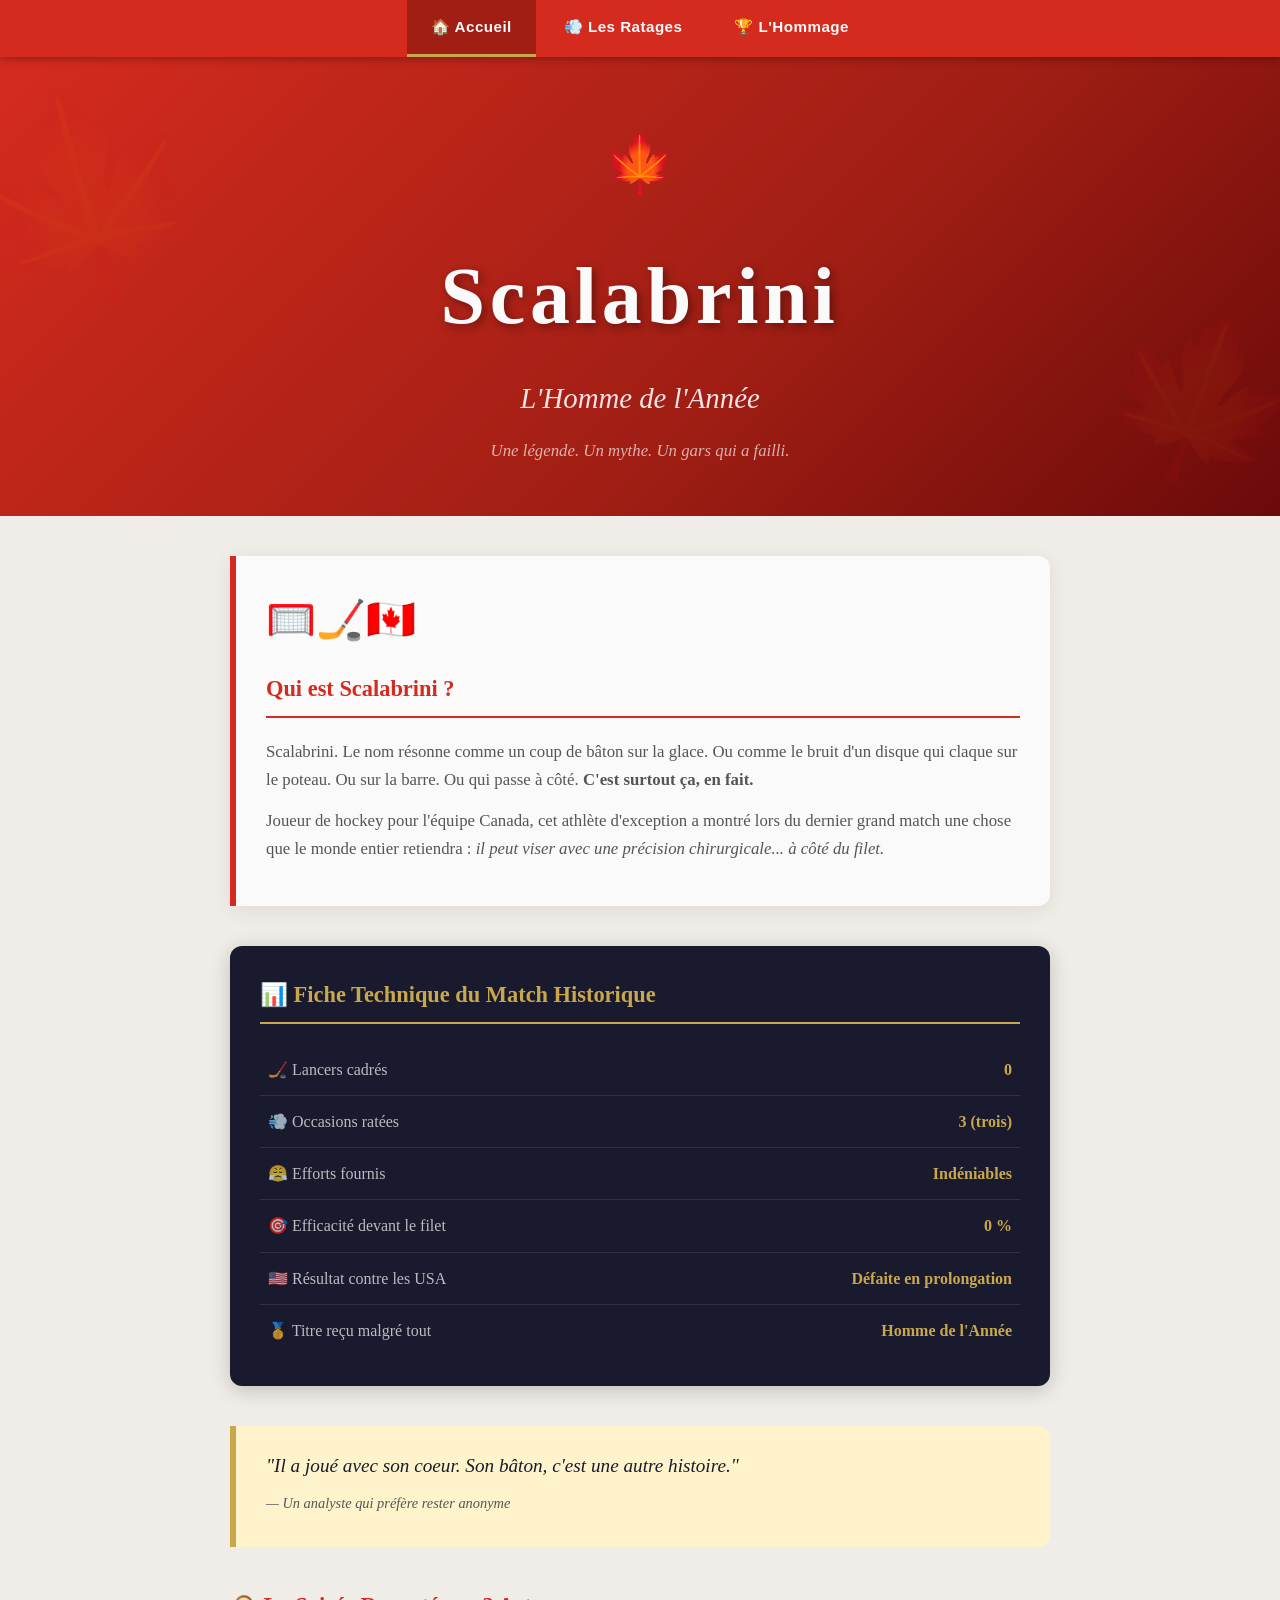
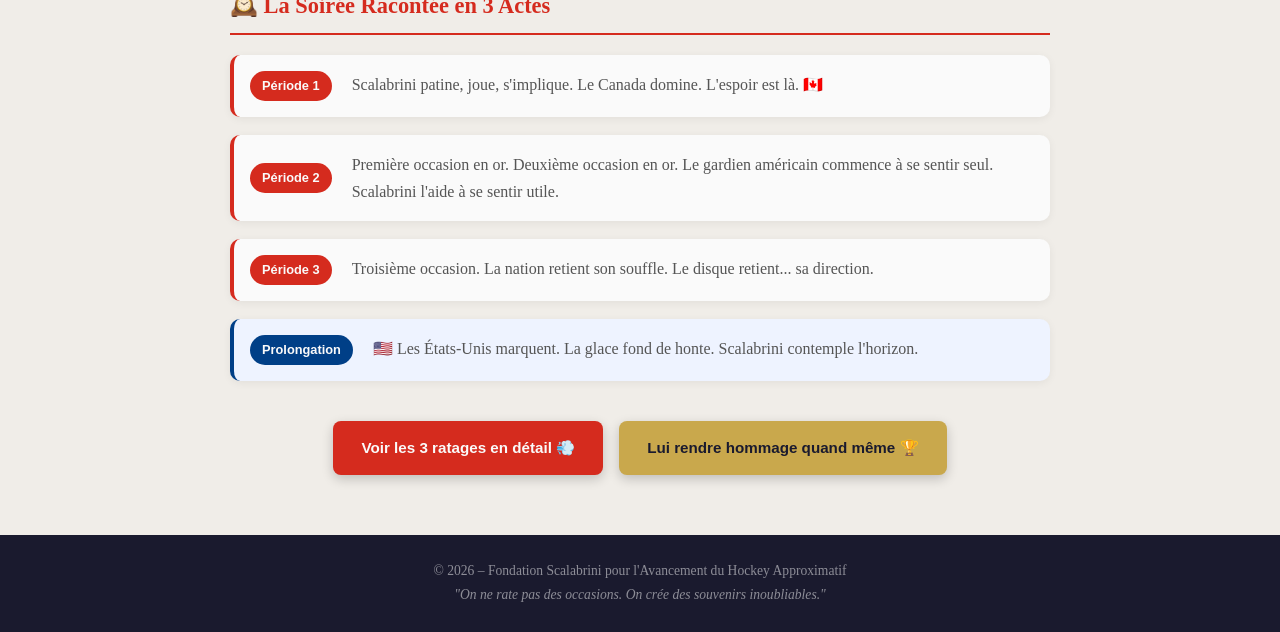
==== index.html @ 7ae99dc8 "Add Scalabrini hockey website Three-page funny French tribute site about Scalabrini, Team Canada hoc" ====
<!DOCTYPE html>
<html lang="fr">
<head>
  <meta charset="UTF-8" />
  <meta name="viewport" content="width=device-width, initial-scale=1.0"/>
  <title>Scalabrini – L'Homme de l'Année 🏒</title>
  <link rel="stylesheet" href="style.css"/>
</head>
<body>

  <nav>
    <a href="index.html" class="active">🏠 Accueil</a>
    <a href="les-ratages.html">💨 Les Ratages</a>
    <a href="hommage.html">🏆 L'Hommage</a>
  </nav>

  <header>
    <div class="maple-leaf">🍁</div>
    <h1>Scalabrini</h1>
    <h2>L'Homme de l'Année</h2>
    <p class="subtitle">Une légende. Un mythe. Un gars qui a failli.</p>
  </header>

  <main>

    <section class="hero-card">
      <div class="player-icon">🥅🏒🇨🇦</div>
      <h3>Qui est Scalabrini ?</h3>
      <p>
        Scalabrini. Le nom résonne comme un coup de bâton sur la glace.
        Ou comme le bruit d'un disque qui claque sur le poteau.
        Ou sur la barre. Ou qui passe à côté.
        <strong>C'est surtout ça, en fait.</strong>
      </p>
      <p>
        Joueur de hockey pour l'équipe Canada, cet athlète d'exception a montré
        lors du dernier grand match une chose que le monde entier retiendra :
        <em>il peut viser avec une précision chirurgicale... à côté du filet.</em>
      </p>
    </section>

    <section class="stats-box">
      <h3>📊 Fiche Technique du Match Historique</h3>
      <table>
        <tr>
          <td>🏒 Lancers cadrés</td>
          <td><strong>0</strong></td>
        </tr>
        <tr>
          <td>💨 Occasions ratées</td>
          <td><strong>3 (trois)</strong></td>
        </tr>
        <tr>
          <td>😤 Efforts fournis</td>
          <td><strong>Indéniables</strong></td>
        </tr>
        <tr>
          <td>🎯 Efficacité devant le filet</td>
          <td><strong>0 %</strong></td>
        </tr>
        <tr>
          <td>🇺🇸 Résultat contre les USA</td>
          <td><strong>Défaite en prolongation</strong></td>
        </tr>
        <tr>
          <td>🥇 Titre reçu malgré tout</td>
          <td><strong>Homme de l'Année</strong></td>
        </tr>
      </table>
    </section>

    <section class="quote-box">
      <blockquote>
        "Il a joué avec son coeur. Son bâton, c'est une autre histoire."
        <cite>— Un analyste qui préfère rester anonyme</cite>
      </blockquote>
    </section>

    <section class="timeline">
      <h3>🕰️ La Soirée Racontée en 3 Actes</h3>
      <div class="timeline-item">
        <span class="time">Période 1</span>
        <p>Scalabrini patine, joue, s'implique. Le Canada domine. L'espoir est là. 🇨🇦</p>
      </div>
      <div class="timeline-item">
        <span class="time">Période 2</span>
        <p>Première occasion en or. Deuxième occasion en or. Le gardien américain commence à se sentir seul. Scalabrini l'aide à se sentir utile.</p>
      </div>
      <div class="timeline-item">
        <span class="time">Période 3</span>
        <p>Troisième occasion. La nation retient son souffle. Le disque retient... sa direction.</p>
      </div>
      <div class="timeline-item bad">
        <span class="time">Prolongation</span>
        <p>🇺🇸 Les États-Unis marquent. La glace fond de honte. Scalabrini contemple l'horizon.</p>
      </div>
    </section>

    <div class="cta-buttons">
      <a href="les-ratages.html" class="btn">Voir les 3 ratages en détail 💨</a>
      <a href="hommage.html" class="btn btn-gold">Lui rendre hommage quand même 🏆</a>
    </div>

  </main>

  <footer>
    <p>© 2026 – Fondation Scalabrini pour l'Avancement du Hockey Approximatif</p>
    <p><em>"On ne rate pas des occasions. On crée des souvenirs inoubliables."</em></p>
  </footer>

</body>
</html>
---- style.css ----
/* ===== GLOBAL ===== */
*, *::before, *::after {
  box-sizing: border-box;
  margin: 0;
  padding: 0;
}

:root {
  --red: #D52B1E;
  --dark-red: #A01E14;
  --white: #FAFAFA;
  --offwhite: #F0EDE8;
  --gold: #C9A84C;
  --dark-gold: #8B6914;
  --light-gold: #FFF3CC;
  --dark: #1A1A2E;
  --gray: #555;
  --light-gray: #E8E8E8;
  --blue: #003F87;  /* USA blue for contrast */
}

body {
  font-family: 'Georgia', serif;
  background-color: var(--offwhite);
  color: var(--dark);
  line-height: 1.7;
  min-height: 100vh;
  display: flex;
  flex-direction: column;
}

/* ===== NAV ===== */
nav {
  background-color: var(--red);
  display: flex;
  justify-content: center;
  gap: 4px;
  padding: 0;
  position: sticky;
  top: 0;
  z-index: 100;
  box-shadow: 0 2px 8px rgba(0,0,0,0.3);
}

nav a {
  color: var(--white);
  text-decoration: none;
  padding: 14px 24px;
  font-size: 0.95rem;
  font-family: 'Arial', sans-serif;
  font-weight: bold;
  letter-spacing: 0.03em;
  transition: background 0.2s;
  display: inline-block;
}

nav a:hover {
  background-color: var(--dark-red);
}

nav a.active {
  background-color: var(--dark-red);
  border-bottom: 3px solid var(--gold);
}

/* ===== HEADER ===== */
header {
  background: linear-gradient(135deg, var(--red) 0%, var(--dark-red) 60%, #6B0A0A 100%);
  color: var(--white);
  text-align: center;
  padding: 60px 20px 50px;
  position: relative;
  overflow: hidden;
}

header::before {
  content: '🍁';
  position: absolute;
  font-size: 200px;
  opacity: 0.07;
  top: -30px;
  left: -40px;
  transform: rotate(-15deg);
}

header::after {
  content: '🍁';
  position: absolute;
  font-size: 160px;
  opacity: 0.07;
  bottom: -20px;
  right: -20px;
  transform: rotate(20deg);
}

.header-gold {
  background: linear-gradient(135deg, #3A2A00 0%, #7A5500 50%, #3A2A00 100%);
}

header h1 {
  font-size: clamp(2.5rem, 8vw, 5rem);
  font-weight: bold;
  letter-spacing: 0.06em;
  text-shadow: 3px 3px 10px rgba(0,0,0,0.4);
  margin-bottom: 10px;
}

header h2 {
  font-size: clamp(1.1rem, 3vw, 1.8rem);
  font-weight: normal;
  font-style: italic;
  color: rgba(255,255,255,0.88);
  margin-bottom: 14px;
}

.subtitle {
  font-size: clamp(0.85rem, 2vw, 1.05rem);
  color: rgba(255,255,255,0.65);
  font-style: italic;
}

.maple-leaf {
  font-size: 3.5rem;
  margin-bottom: 16px;
  display: block;
}

.maple-leaf.spin {
  animation: spin-slow 8s linear infinite;
  display: inline-block;
}

@keyframes spin-slow {
  from { transform: rotate(0deg); }
  to { transform: rotate(360deg); }
}

/* ===== MAIN ===== */
main {
  max-width: 860px;
  margin: 0 auto;
  padding: 40px 20px 60px;
  flex: 1;
}

/* ===== SECTIONS ===== */
section {
  margin-bottom: 40px;
}

section h3 {
  font-size: 1.4rem;
  color: var(--red);
  border-bottom: 2px solid var(--red);
  padding-bottom: 8px;
  margin-bottom: 20px;
}

/* ===== HERO CARD ===== */
.hero-card {
  background: var(--white);
  border-left: 6px solid var(--red);
  padding: 30px;
  border-radius: 0 12px 12px 0;
  box-shadow: 0 4px 20px rgba(0,0,0,0.08);
}

.player-icon {
  font-size: 2.5rem;
  margin-bottom: 16px;
}

.hero-card p {
  margin-bottom: 12px;
  font-size: 1.05rem;
  color: var(--gray);
}

/* ===== STATS BOX ===== */
.stats-box {
  background: var(--dark);
  color: var(--white);
  padding: 30px;
  border-radius: 12px;
  box-shadow: 0 4px 20px rgba(0,0,0,0.2);
}

.stats-box h3 {
  color: var(--gold);
  border-bottom-color: var(--gold);
}

table {
  width: 100%;
  border-collapse: collapse;
  font-size: 1rem;
}

table tr {
  border-bottom: 1px solid rgba(255,255,255,0.1);
}

table tr:last-child {
  border-bottom: none;
}

table td {
  padding: 12px 8px;
}

table td:first-child {
  color: rgba(255,255,255,0.7);
}

table td:last-child {
  text-align: right;
  color: var(--gold);
}

/* ===== QUOTE BOX ===== */
.quote-box {
  background: var(--light-gold);
  border-left: 6px solid var(--gold);
  padding: 24px 30px;
  border-radius: 0 12px 12px 0;
}

blockquote {
  font-size: 1.2rem;
  font-style: italic;
  color: var(--dark);
  margin-bottom: 8px;
}

cite {
  font-size: 0.9rem;
  color: var(--gray);
  display: block;
  margin-top: 8px;
}

/* ===== TIMELINE ===== */
.timeline-item {
  display: flex;
  gap: 20px;
  align-items: flex-start;
  margin-bottom: 18px;
  padding: 16px;
  background: var(--white);
  border-radius: 10px;
  box-shadow: 0 2px 8px rgba(0,0,0,0.06);
  border-left: 4px solid var(--red);
}

.timeline-item.bad {
  border-left-color: var(--blue);
  background: #EEF3FF;
}

.time {
  background: var(--red);
  color: var(--white);
  padding: 4px 12px;
  border-radius: 20px;
  font-size: 0.8rem;
  font-family: 'Arial', sans-serif;
  font-weight: bold;
  white-space: nowrap;
  flex-shrink: 0;
  align-self: center;
}

.timeline-item.bad .time {
  background: var(--blue);
}

.timeline-item p {
  color: var(--gray);
}

/* ===== BUTTONS ===== */
.cta-buttons {
  display: flex;
  gap: 16px;
  justify-content: center;
  flex-wrap: wrap;
  margin-top: 40px;
}

.btn {
  display: inline-block;
  padding: 14px 28px;
  background-color: var(--red);
  color: var(--white);
  text-decoration: none;
  border-radius: 8px;
  font-family: 'Arial', sans-serif;
  font-weight: bold;
  font-size: 0.95rem;
  transition: background 0.2s, transform 0.1s;
  box-shadow: 0 4px 12px rgba(0,0,0,0.2);
}

.btn:hover {
  background-color: var(--dark-red);
  transform: translateY(-2px);
}

.btn-gold {
  background-color: var(--gold);
  color: var(--dark);
}

.btn-gold:hover {
  background-color: var(--dark-gold);
  color: var(--white);
}

/* ===== INTRO BOX ===== */
.intro-box {
  background: var(--white);
  padding: 24px 28px;
  border-radius: 12px;
  font-size: 1.05rem;
  color: var(--gray);
  border-top: 4px solid var(--red);
  box-shadow: 0 2px 12px rgba(0,0,0,0.06);
}

/* ===== RATAGE CARDS ===== */
.ratage-card {
  background: var(--white);
  border-radius: 14px;
  box-shadow: 0 4px 24px rgba(0,0,0,0.1);
  overflow: hidden;
  margin-bottom: 40px;
}

.ratage-header {
  background: var(--red);
  color: var(--white);
  padding: 20px 28px;
  display: flex;
  align-items: center;
  gap: 20px;
  flex-wrap: wrap;
}

.ratage-2 .ratage-header { background: #8B1515; }
.ratage-3 .ratage-header { background: #5A0D0D; }

.ratage-number {
  font-size: 3rem;
  font-weight: bold;
  opacity: 0.5;
  font-family: 'Arial', sans-serif;
  line-height: 1;
}

.ratage-header h3 {
  font-size: 1.3rem;
  color: var(--white);
  border: none;
  padding: 0;
  margin: 0;
  flex: 1;
}

.ratage-badge {
  background: rgba(255,255,255,0.2);
  padding: 4px 12px;
  border-radius: 20px;
  font-size: 0.8rem;
  font-family: 'Arial', sans-serif;
}

.ratage-body {
  display: grid;
  grid-template-columns: 1fr 2fr;
  gap: 0;
}

@media (max-width: 600px) {
  .ratage-body {
    grid-template-columns: 1fr;
  }
}

/* ===== RINK DIAGRAM ===== */
.rink-diagram {
  background: #E8F5E9;
  padding: 24px 16px;
  display: flex;
  flex-direction: column;
  align-items: center;
  justify-content: center;
  border-right: 1px solid var(--light-gray);
  min-height: 160px;
}

.rink {
  background: #C8E6C9;
  border: 3px solid #388E3C;
  border-radius: 8px;
  width: 100px;
  height: 100px;
  position: relative;
  display: flex;
  align-items: center;
  justify-content: center;
  font-size: 2rem;
}

.net {
  position: absolute;
  top: 8px;
  left: 50%;
  transform: translateX(-50%);
  font-size: 1.4rem;
}

.player-pos {
  position: absolute;
  bottom: 10px;
  left: 50%;
  transform: translateX(-50%);
  font-size: 1.2rem;
}

.puck-trajectory {
  position: absolute;
  font-size: 1.2rem;
  animation: wobble 2s ease-in-out infinite;
}

.bad-shot { left: 5px; top: 40%; }
.post-shot { left: 50%; top: 10px; transform: translateX(-50%); }
.sky-shot  { right: 5px; top: 15%; }

@keyframes wobble {
  0%, 100% { transform: translateX(0); }
  50% { transform: translateX(4px); }
}

.diagram-caption {
  font-size: 0.72rem;
  color: #555;
  margin-top: 10px;
  text-align: center;
  font-style: italic;
}

/* ===== RATAGE DESCRIPTION ===== */
.ratage-description {
  padding: 24px 28px;
}

.ratage-description p {
  color: var(--gray);
  margin-bottom: 12px;
  font-size: 0.98rem;
}

.reaction-meter {
  background: var(--offwhite);
  border-radius: 8px;
  padding: 10px 14px;
  margin-top: 10px;
  font-size: 0.9rem;
}

.reaction-meter .label {
  font-weight: bold;
  color: var(--red);
  display: block;
  margin-bottom: 2px;
  font-family: 'Arial', sans-serif;
}

.reaction-meter .reaction {
  color: var(--dark);
}

/* ===== AFTERMATH ===== */
.aftermath {
  background: var(--dark);
  color: var(--white);
  padding: 32px;
  border-radius: 14px;
  text-align: center;
}

.aftermath h3 {
  color: var(--gold);
  border-bottom-color: var(--gold);
  text-align: left;
}

.aftermath p {
  margin-bottom: 16px;
  font-size: 1rem;
  color: rgba(255,255,255,0.8);
}

.final-score {
  display: flex;
  justify-content: center;
  align-items: center;
  gap: 24px;
  margin: 24px 0;
  flex-wrap: wrap;
}

.team {
  font-size: 1.3rem;
  font-weight: bold;
}

.team.canada { color: #FF6B6B; }
.team.usa    { color: #6BB4FF; }

.score-display {
  font-size: 1rem;
  background: var(--red);
  padding: 8px 20px;
  border-radius: 20px;
  color: var(--white);
}

.footnote {
  font-size: 0.82rem;
  font-style: italic;
  color: rgba(255,255,255,0.5);
}

/* ===== AWARDS ===== */
.awards-grid h3 {
  color: var(--dark-gold);
  border-bottom-color: var(--gold);
}

.awards {
  display: grid;
  grid-template-columns: repeat(auto-fit, minmax(240px, 1fr));
  gap: 20px;
}

.award-card {
  background: var(--white);
  border-radius: 12px;
  padding: 24px 20px;
  text-align: center;
  box-shadow: 0 4px 16px rgba(0,0,0,0.08);
  border-top: 4px solid var(--gold);
  transition: transform 0.2s;
}

.award-card:hover {
  transform: translateY(-4px);
}

.award-icon {
  font-size: 2.5rem;
  margin-bottom: 12px;
}

.award-card h4 {
  font-size: 1rem;
  color: var(--dark);
  margin-bottom: 10px;
}

.award-card p {
  font-size: 0.88rem;
  color: var(--gray);
  margin-bottom: 14px;
}

.award-winner {
  display: inline-block;
  background: var(--light-gold);
  color: var(--dark-gold);
  padding: 4px 12px;
  border-radius: 20px;
  font-size: 0.8rem;
  font-weight: bold;
  font-family: 'Arial', sans-serif;
}

/* ===== TESTIMONIALS ===== */
.testimonial {
  background: var(--white);
  border-left: 5px solid var(--gold);
  padding: 20px 24px;
  border-radius: 0 10px 10px 0;
  margin-bottom: 16px;
  box-shadow: 0 2px 8px rgba(0,0,0,0.05);
}

.testimonial p {
  font-style: italic;
  font-size: 1rem;
  color: var(--dark);
  margin-bottom: 8px;
}

/* ===== LEGACY ===== */
.legacy p {
  color: var(--gray);
  margin-bottom: 14px;
  font-size: 1rem;
}

.legacy-plaque {
  background: linear-gradient(135deg, #8B6914, #C9A84C, #8B6914);
  border-radius: 12px;
  padding: 4px;
  max-width: 340px;
  margin: 30px auto;
  box-shadow: 0 8px 30px rgba(0,0,0,0.2);
}

.plaque-inner {
  background: var(--dark);
  border-radius: 10px;
  padding: 28px 24px;
  text-align: center;
  color: var(--gold);
}

.plaque-inner p {
  color: var(--gold) !important;
  margin: 6px 0;
  font-size: 0.9rem;
}

.plaque-inner h4 {
  font-size: 1.8rem;
  letter-spacing: 0.1em;
  margin: 8px 0;
  color: var(--white);
}

/* ===== DECREE ===== */
.decree-box {
  background: #FFFDF0;
  border: 2px solid var(--gold);
  border-radius: 12px;
  padding: 30px;
  box-shadow: 0 4px 20px rgba(201,168,76,0.2);
}

.decree-box h3 {
  color: var(--dark-gold);
  border-bottom-color: var(--gold);
}

.decree-text p {
  color: var(--dark);
  margin-bottom: 14px;
  font-size: 0.98rem;
  line-height: 1.8;
}

.decree-sig {
  font-style: italic;
  color: var(--gray) !important;
  text-align: right;
  border-top: 1px solid var(--gold);
  padding-top: 12px;
  margin-top: 20px;
}

/* ===== FINAL MESSAGE ===== */
.final-message {
  text-align: center;
  background: var(--white);
  padding: 40px 30px;
  border-radius: 14px;
  box-shadow: 0 4px 20px rgba(0,0,0,0.08);
}

.final-message h3 {
  display: inline-block;
  margin-bottom: 20px;
}

.final-message p {
  color: var(--gray);
  font-size: 1.05rem;
  margin-bottom: 14px;
  max-width: 600px;
  margin-left: auto;
  margin-right: auto;
}

.grand-titre {
  font-size: clamp(1.6rem, 5vw, 2.8rem);
  font-weight: bold;
  color: var(--red);
  letter-spacing: 0.08em;
  margin: 30px 0 16px;
  text-shadow: 2px 2px 6px rgba(0,0,0,0.1);
  animation: pulse-red 2.5s ease-in-out infinite;
}

@keyframes pulse-red {
  0%, 100% { color: var(--red); }
  50% { color: var(--dark-red); }
}

.final-sub {
  font-style: italic;
  font-size: 0.9rem !important;
  color: var(--gray) !important;
}

/* ===== FOOTER ===== */
footer {
  background: var(--dark);
  color: rgba(255,255,255,0.5);
  text-align: center;
  padding: 24px 20px;
  font-size: 0.85rem;
  line-height: 1.8;
}

footer p:last-child {
  font-style: italic;
}

/* ===== RESPONSIVE ===== */
@media (max-width: 480px) {
  nav { flex-direction: column; }
  nav a { text-align: center; }

  .timeline-item {
    flex-direction: column;
    gap: 10px;
  }

  .ratage-body {
    grid-template-columns: 1fr;
  }

  .rink-diagram {
    border-right: none;
    border-bottom: 1px solid var(--light-gray);
  }
}
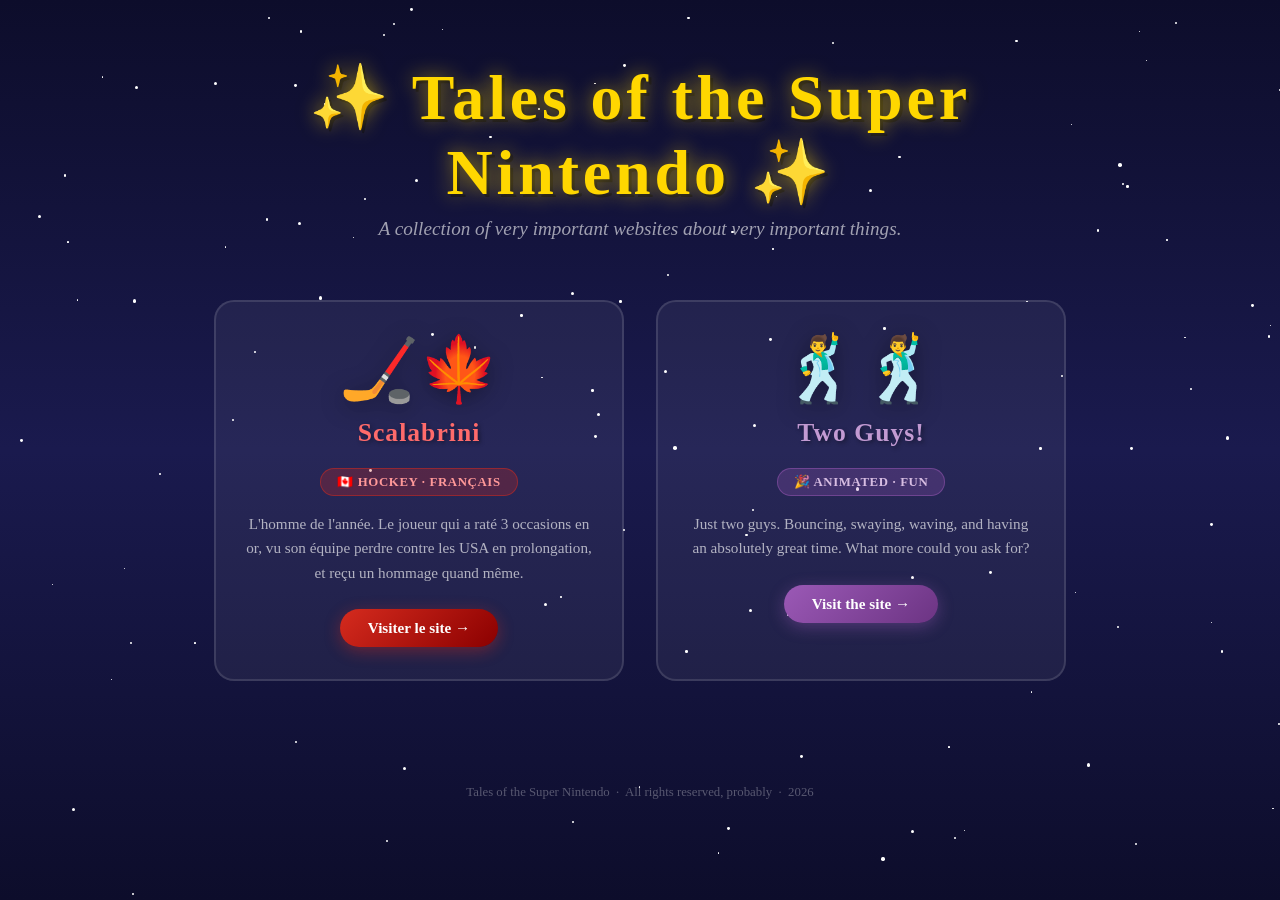
==== commit ee27187e: "Add homepage linking both sites, move Scalabrini to subfolder - New root index.html is a dark starfi" ====
--- a/index.html
+++ b/index.html
@@ -1,112 +1,264 @@
 <!DOCTYPE html>
-<html lang="fr">
+<html lang="en">
 <head>
-  <meta charset="UTF-8" />
+  <meta charset="UTF-8"/>
   <meta name="viewport" content="width=device-width, initial-scale=1.0"/>
-  <title>Scalabrini – L'Homme de l'Année 🏒</title>
-  <link rel="stylesheet" href="style.css"/>
+  <title>Tales of the Super Nintendo</title>
+  <style>
+    *, *::before, *::after { box-sizing: border-box; margin: 0; padding: 0; }
+
+    :root {
+      --sky: #87CEEB;
+      --grass: #5DBB63;
+      --dark: #1A1A2E;
+      --gold: #FFD700;
+    }
+
+    body {
+      font-family: 'Comic Sans MS', 'Chalkboard SE', cursive;
+      background: linear-gradient(180deg, #0D0D2B 0%, #1A1A4E 50%, #0D0D2B 100%);
+      min-height: 100vh;
+      overflow-x: hidden;
+      color: white;
+    }
+
+    /* ===== STARS ===== */
+    #stars {
+      position: fixed;
+      top: 0; left: 0;
+      width: 100%; height: 100%;
+      pointer-events: none;
+      z-index: 0;
+    }
+
+    .star {
+      position: absolute;
+      background: white;
+      border-radius: 50%;
+      animation: twinkle linear infinite;
+    }
+
+    @keyframes twinkle {
+      0%, 100% { opacity: 0.2; transform: scale(1); }
+      50%       { opacity: 1;   transform: scale(1.4); }
+    }
+
+    /* ===== LAYOUT ===== */
+    .page {
+      position: relative;
+      z-index: 1;
+      max-width: 900px;
+      margin: 0 auto;
+      padding: 60px 24px 80px;
+      text-align: center;
+    }
+
+    /* ===== HEADER ===== */
+    .site-title {
+      font-size: clamp(2rem, 7vw, 4rem);
+      font-weight: bold;
+      letter-spacing: 0.06em;
+      text-shadow: 0 0 20px rgba(255,215,0,0.6), 3px 3px 0 rgba(0,0,0,0.4);
+      color: var(--gold);
+      margin-bottom: 8px;
+      animation: glow 3s ease-in-out infinite;
+    }
+
+    @keyframes glow {
+      0%, 100% { text-shadow: 0 0 20px rgba(255,215,0,0.6), 3px 3px 0 rgba(0,0,0,0.4); }
+      50%       { text-shadow: 0 0 40px rgba(255,215,0,1),   3px 3px 0 rgba(0,0,0,0.4); }
+    }
+
+    .site-subtitle {
+      font-size: clamp(0.9rem, 2.5vw, 1.2rem);
+      color: rgba(255,255,255,0.6);
+      margin-bottom: 60px;
+      font-style: italic;
+    }
+
+    /* ===== CARDS ===== */
+    .cards {
+      display: grid;
+      grid-template-columns: repeat(auto-fit, minmax(320px, 1fr));
+      gap: 32px;
+      margin-top: 20px;
+    }
+
+    .card {
+      background: rgba(255,255,255,0.06);
+      border: 2px solid rgba(255,255,255,0.12);
+      border-radius: 20px;
+      padding: 36px 28px 32px;
+      text-decoration: none;
+      color: white;
+      transition: transform 0.25s, background 0.25s, border-color 0.25s, box-shadow 0.25s;
+      display: flex;
+      flex-direction: column;
+      align-items: center;
+      gap: 16px;
+      position: relative;
+      overflow: hidden;
+    }
+
+    .card::before {
+      content: '';
+      position: absolute;
+      inset: 0;
+      border-radius: 18px;
+      opacity: 0;
+      transition: opacity 0.3s;
+    }
+
+    .card-hockey::before  { background: radial-gradient(circle at center, rgba(213,43,30,0.15), transparent 70%); }
+    .card-twoguys::before { background: radial-gradient(circle at center, rgba(155,89,182,0.15), transparent 70%); }
+
+    .card:hover {
+      transform: translateY(-10px) scale(1.02);
+      border-color: rgba(255,255,255,0.35);
+      box-shadow: 0 20px 60px rgba(0,0,0,0.5);
+    }
+
+    .card:hover::before { opacity: 1; }
+
+    .card-hockey:hover  { border-color: rgba(213,43,30,0.7);  box-shadow: 0 20px 60px rgba(213,43,30,0.3); }
+    .card-twoguys:hover { border-color: rgba(155,89,182,0.7); box-shadow: 0 20px 60px rgba(155,89,182,0.3); }
+
+    .card-icon {
+      font-size: 4rem;
+      line-height: 1;
+      filter: drop-shadow(0 4px 12px rgba(0,0,0,0.4));
+      animation: float 3s ease-in-out infinite;
+    }
+
+    .card-twoguys .card-icon { animation-delay: -1.5s; }
+
+    @keyframes float {
+      0%, 100% { transform: translateY(0); }
+      50%       { transform: translateY(-10px); }
+    }
+
+    .card-title {
+      font-size: 1.6rem;
+      font-weight: bold;
+      letter-spacing: 0.04em;
+      text-shadow: 2px 2px 4px rgba(0,0,0,0.4);
+    }
+
+    .card-hockey  .card-title { color: #FF6B6B; }
+    .card-twoguys .card-title { color: #C39BD3; }
+
+    .card-desc {
+      font-size: 0.95rem;
+      color: rgba(255,255,255,0.65);
+      line-height: 1.6;
+      font-family: Georgia, serif;
+    }
+
+    .card-tag {
+      display: inline-block;
+      padding: 5px 16px;
+      border-radius: 20px;
+      font-size: 0.8rem;
+      font-weight: bold;
+      letter-spacing: 0.05em;
+      margin-top: 4px;
+    }
+
+    .card-hockey  .card-tag { background: rgba(213,43,30,0.25); color: #FF9999; border: 1px solid rgba(213,43,30,0.5); }
+    .card-twoguys .card-tag { background: rgba(155,89,182,0.25); color: #D7BDE2; border: 1px solid rgba(155,89,182,0.5); }
+
+    .visit-btn {
+      margin-top: 8px;
+      padding: 10px 28px;
+      border-radius: 30px;
+      font-family: inherit;
+      font-size: 0.95rem;
+      font-weight: bold;
+      border: none;
+      cursor: pointer;
+      transition: transform 0.15s, box-shadow 0.15s;
+      pointer-events: none; /* card itself is the link */
+    }
+
+    .card-hockey  .visit-btn { background: linear-gradient(135deg, #D52B1E, #8B0000); color: white; box-shadow: 0 4px 16px rgba(213,43,30,0.4); }
+    .card-twoguys .visit-btn { background: linear-gradient(135deg, #9B59B6, #6C3483); color: white; box-shadow: 0 4px 16px rgba(155,89,182,0.4); }
+
+    .card:hover .visit-btn { transform: scale(1.05); }
+
+    /* ===== FOOTER ===== */
+    footer {
+      position: relative;
+      z-index: 1;
+      text-align: center;
+      padding: 24px;
+      color: rgba(255,255,255,0.3);
+      font-size: 0.8rem;
+      font-family: Georgia, serif;
+    }
+  </style>
 </head>
 <body>
 
-  <nav>
-    <a href="index.html" class="active">🏠 Accueil</a>
-    <a href="les-ratages.html">💨 Les Ratages</a>
-    <a href="hommage.html">🏆 L'Hommage</a>
-  </nav>
-
-  <header>
-    <div class="maple-leaf">🍁</div>
-    <h1>Scalabrini</h1>
-    <h2>L'Homme de l'Année</h2>
-    <p class="subtitle">Une légende. Un mythe. Un gars qui a failli.</p>
-  </header>
-
-  <main>
-
-    <section class="hero-card">
-      <div class="player-icon">🥅🏒🇨🇦</div>
-      <h3>Qui est Scalabrini ?</h3>
-      <p>
-        Scalabrini. Le nom résonne comme un coup de bâton sur la glace.
-        Ou comme le bruit d'un disque qui claque sur le poteau.
-        Ou sur la barre. Ou qui passe à côté.
-        <strong>C'est surtout ça, en fait.</strong>
-      </p>
-      <p>
-        Joueur de hockey pour l'équipe Canada, cet athlète d'exception a montré
-        lors du dernier grand match une chose que le monde entier retiendra :
-        <em>il peut viser avec une précision chirurgicale... à côté du filet.</em>
-      </p>
-    </section>
-
-    <section class="stats-box">
-      <h3>📊 Fiche Technique du Match Historique</h3>
-      <table>
-        <tr>
-          <td>🏒 Lancers cadrés</td>
-          <td><strong>0</strong></td>
-        </tr>
-        <tr>
-          <td>💨 Occasions ratées</td>
-          <td><strong>3 (trois)</strong></td>
-        </tr>
-        <tr>
-          <td>😤 Efforts fournis</td>
-          <td><strong>Indéniables</strong></td>
-        </tr>
-        <tr>
-          <td>🎯 Efficacité devant le filet</td>
-          <td><strong>0 %</strong></td>
-        </tr>
-        <tr>
-          <td>🇺🇸 Résultat contre les USA</td>
-          <td><strong>Défaite en prolongation</strong></td>
-        </tr>
-        <tr>
-          <td>🥇 Titre reçu malgré tout</td>
-          <td><strong>Homme de l'Année</strong></td>
-        </tr>
-      </table>
-    </section>
-
-    <section class="quote-box">
-      <blockquote>
-        "Il a joué avec son coeur. Son bâton, c'est une autre histoire."
-        <cite>— Un analyste qui préfère rester anonyme</cite>
-      </blockquote>
-    </section>
-
-    <section class="timeline">
-      <h3>🕰️ La Soirée Racontée en 3 Actes</h3>
-      <div class="timeline-item">
-        <span class="time">Période 1</span>
-        <p>Scalabrini patine, joue, s'implique. Le Canada domine. L'espoir est là. 🇨🇦</p>
-      </div>
-      <div class="timeline-item">
-        <span class="time">Période 2</span>
-        <p>Première occasion en or. Deuxième occasion en or. Le gardien américain commence à se sentir seul. Scalabrini l'aide à se sentir utile.</p>
-      </div>
-      <div class="timeline-item">
-        <span class="time">Période 3</span>
-        <p>Troisième occasion. La nation retient son souffle. Le disque retient... sa direction.</p>
-      </div>
-      <div class="timeline-item bad">
-        <span class="time">Prolongation</span>
-        <p>🇺🇸 Les États-Unis marquent. La glace fond de honte. Scalabrini contemple l'horizon.</p>
-      </div>
-    </section>
-
-    <div class="cta-buttons">
-      <a href="les-ratages.html" class="btn">Voir les 3 ratages en détail 💨</a>
-      <a href="hommage.html" class="btn btn-gold">Lui rendre hommage quand même 🏆</a>
+  <div id="stars"></div>
+
+  <div class="page">
+
+    <h1 class="site-title">✨ Tales of the Super Nintendo ✨</h1>
+    <p class="site-subtitle">A collection of very important websites about very important things.</p>
+
+    <div class="cards">
+
+      <!-- SCALABRINI -->
+      <a href="scalabrini-site/index.html" class="card card-hockey">
+        <div class="card-icon">🏒🍁</div>
+        <div class="card-title">Scalabrini</div>
+        <span class="card-tag">🇨🇦 HOCKEY · FRANÇAIS</span>
+        <p class="card-desc">
+          L'homme de l'année. Le joueur qui a raté 3 occasions en or,
+          vu son équipe perdre contre les USA en prolongation,
+          et reçu un hommage quand même.
+        </p>
+        <div class="visit-btn">Visiter le site →</div>
+      </a>
+
+      <!-- TWO GUYS -->
+      <a href="two-guys/index.html" class="card card-twoguys">
+        <div class="card-icon">🕺🕺</div>
+        <div class="card-title">Two Guys!</div>
+        <span class="card-tag">🎉 ANIMATED · FUN</span>
+        <p class="card-desc">
+          Just two guys. Bouncing, swaying, waving, and having
+          an absolutely great time. What more could you ask for?
+        </p>
+        <div class="visit-btn">Visit the site →</div>
+      </a>
+
     </div>
 
-  </main>
+  </div>
 
   <footer>
-    <p>© 2026 – Fondation Scalabrini pour l'Avancement du Hockey Approximatif</p>
-    <p><em>"On ne rate pas des occasions. On crée des souvenirs inoubliables."</em></p>
+    <p>Tales of the Super Nintendo &nbsp;·&nbsp; All rights reserved, probably &nbsp;·&nbsp; 2026</p>
   </footer>
+
+  <script>
+    // Generate starfield
+    const container = document.getElementById('stars');
+    for (let i = 0; i < 120; i++) {
+      const s = document.createElement('div');
+      s.className = 'star';
+      const size = 1 + Math.random() * 2.5;
+      s.style.cssText = `
+        left: ${Math.random() * 100}vw;
+        top:  ${Math.random() * 100}vh;
+        width:  ${size}px;
+        height: ${size}px;
+        animation-duration: ${2 + Math.random() * 4}s;
+        animation-delay:    ${Math.random() * 5}s;
+      `;
+      container.appendChild(s);
+    }
+  </script>
 
 </body>
 </html>
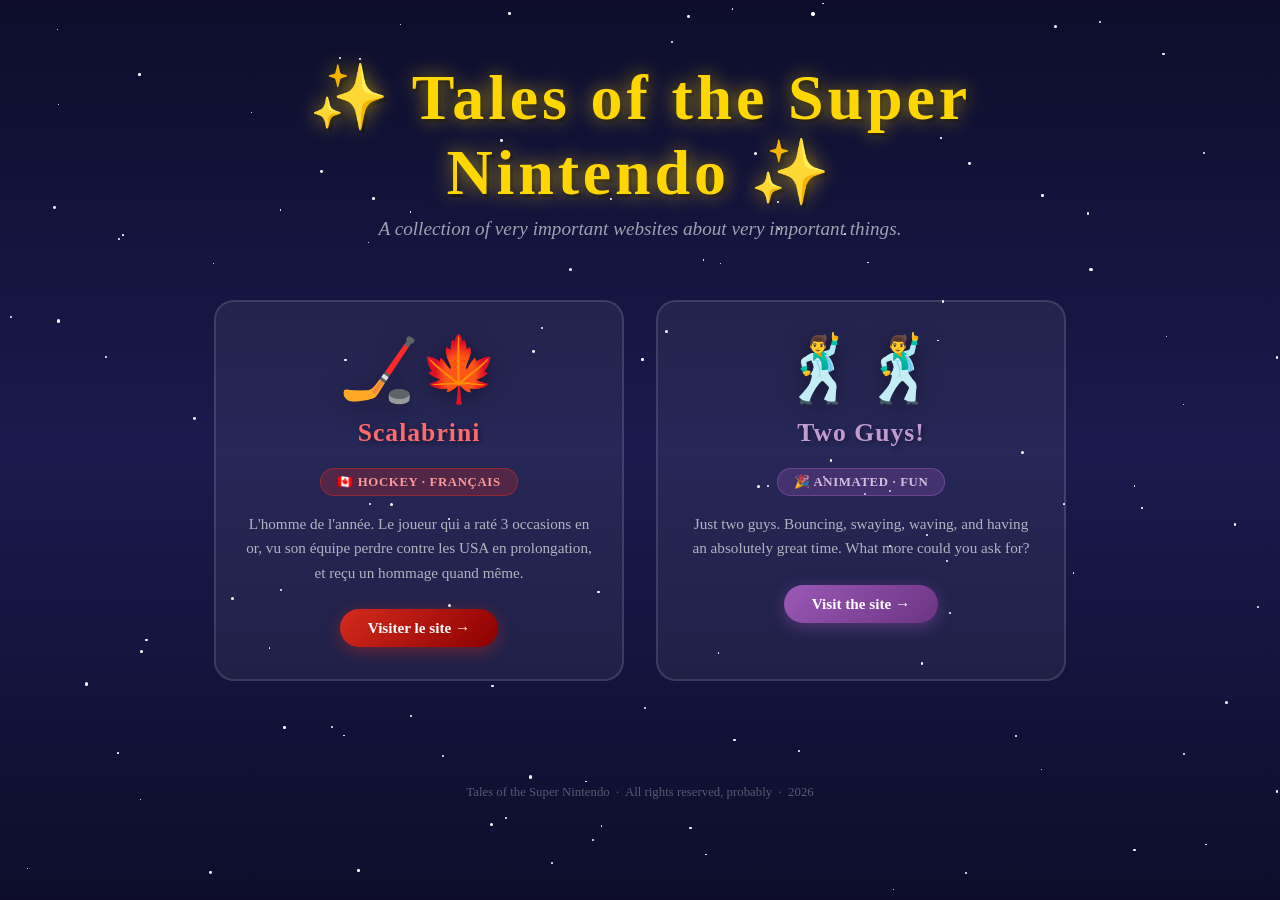
==== commit 4ee9b3bd: "Add secret Anthony easter egg page - anthony.html: a full roast/tribute page for Anthony who recomme" ====
--- a/index.html
+++ b/index.html
@@ -203,7 +203,7 @@
 
   <div class="page">
 
-    <h1 class="site-title">✨ Tales of the Super Nintendo ✨</h1>
+    <h1 class="site-title" id="secret-title" title="...">✨ Tales of the Super Nintendo ✨</h1>
     <p class="site-subtitle">A collection of very important websites about very important things.</p>
 
     <div class="cards">
@@ -237,11 +237,52 @@
 
   </div>
 
+  <!-- Secret Anthony link (hidden until unlocked) -->
+  <div id="secret-popup" style="
+    display:none;
+    position:fixed;
+    bottom:24px;
+    right:24px;
+    background:rgba(255,215,0,0.12);
+    border:2px solid rgba(255,215,0,0.5);
+    border-radius:14px;
+    padding:16px 22px;
+    text-align:center;
+    z-index:999;
+    animation: fadeIn 0.4s ease;
+  ">
+    <div style="font-size:1.6rem;margin-bottom:6px;">🕵️</div>
+    <div style="font-size:0.85rem;color:rgba(255,255,255,0.6);margin-bottom:10px;font-style:italic;">you found something...</div>
+    <a href="anthony.html" style="
+      display:inline-block;
+      background:#FFD700;
+      color:#1A1A2E;
+      text-decoration:none;
+      font-weight:bold;
+      font-size:0.9rem;
+      padding:8px 20px;
+      border-radius:20px;
+    ">Open the classified file 📂</a>
+  </div>
+
   <footer>
     <p>Tales of the Super Nintendo &nbsp;·&nbsp; All rights reserved, probably &nbsp;·&nbsp; 2026</p>
   </footer>
 
   <script>
+    // Easter egg: click title 5 times to unlock Anthony page
+    let clicks = 0;
+    let clickTimer;
+    document.getElementById('secret-title').addEventListener('click', () => {
+      clicks++;
+      clearTimeout(clickTimer);
+      clickTimer = setTimeout(() => { clicks = 0; }, 2000);
+      if (clicks >= 5) {
+        clicks = 0;
+        document.getElementById('secret-popup').style.display = 'block';
+      }
+    });
+
     // Generate starfield
     const container = document.getElementById('stars');
     for (let i = 0; i < 120; i++) {
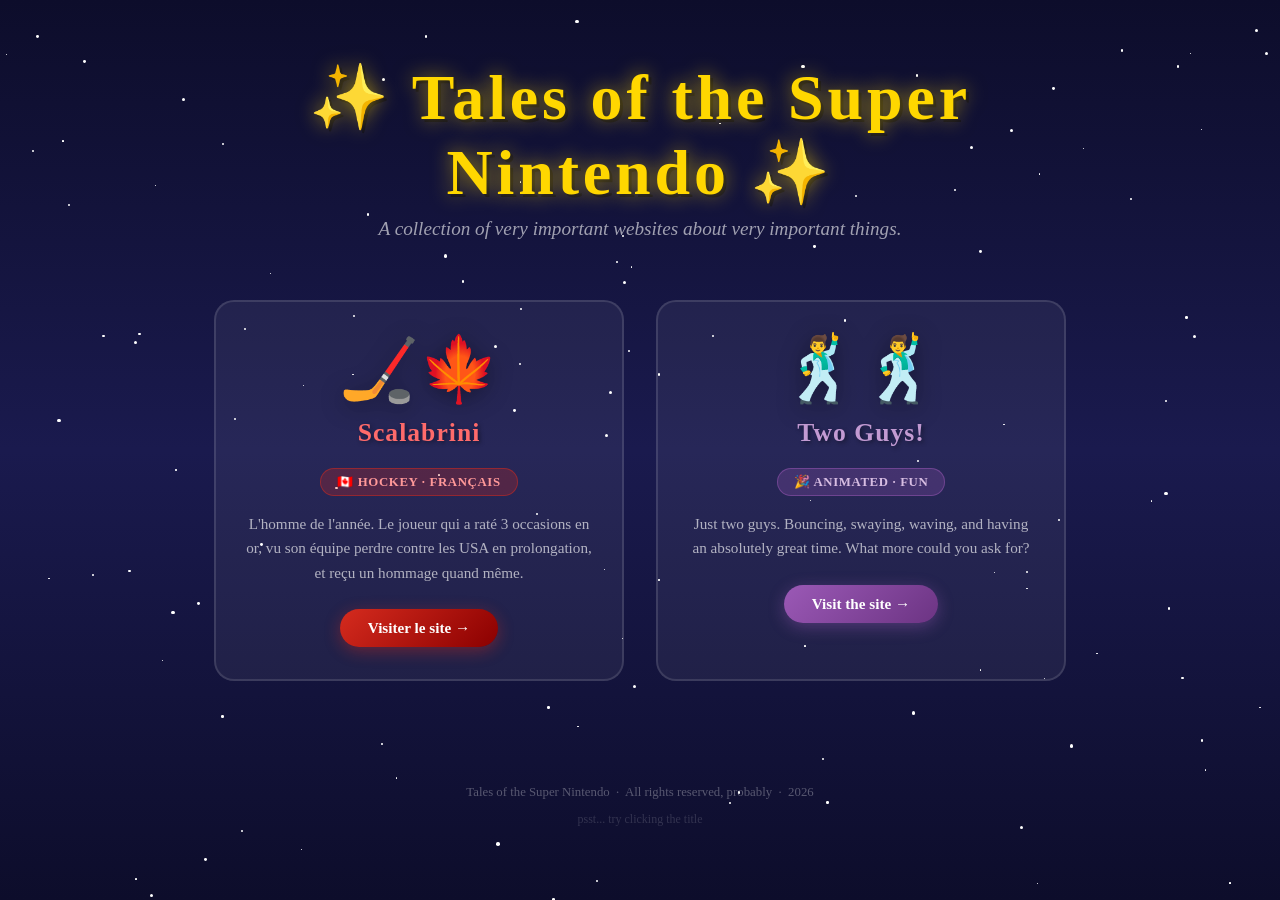
==== commit eecd3fe9: "Make Anthony easter egg easier to find - Reduced click count from 5 to 3 - Added subtle pulsing hint" ====
--- a/index.html
+++ b/index.html
@@ -194,6 +194,11 @@
       color: rgba(255,255,255,0.3);
       font-size: 0.8rem;
       font-family: Georgia, serif;
+    }
+
+    @keyframes hint-pulse {
+      0%, 100% { opacity: 0.4; }
+      50%       { opacity: 1; color: rgba(255,215,0,0.4); }
     }
   </style>
 </head>
@@ -267,17 +272,20 @@
 
   <footer>
     <p>Tales of the Super Nintendo &nbsp;·&nbsp; All rights reserved, probably &nbsp;·&nbsp; 2026</p>
+    <p style="margin-top:12px; font-size:0.75rem; color:rgba(255,255,255,0.15); cursor:default; animation: hint-pulse 3s ease-in-out infinite;">
+      psst... try clicking the title
+    </p>
   </footer>
 
   <script>
-    // Easter egg: click title 5 times to unlock Anthony page
+    // Easter egg: click title 3 times to unlock Anthony page
     let clicks = 0;
     let clickTimer;
     document.getElementById('secret-title').addEventListener('click', () => {
       clicks++;
       clearTimeout(clickTimer);
       clickTimer = setTimeout(() => { clicks = 0; }, 2000);
-      if (clicks >= 5) {
+      if (clicks >= 3) {
         clicks = 0;
         document.getElementById('secret-popup').style.display = 'block';
       }
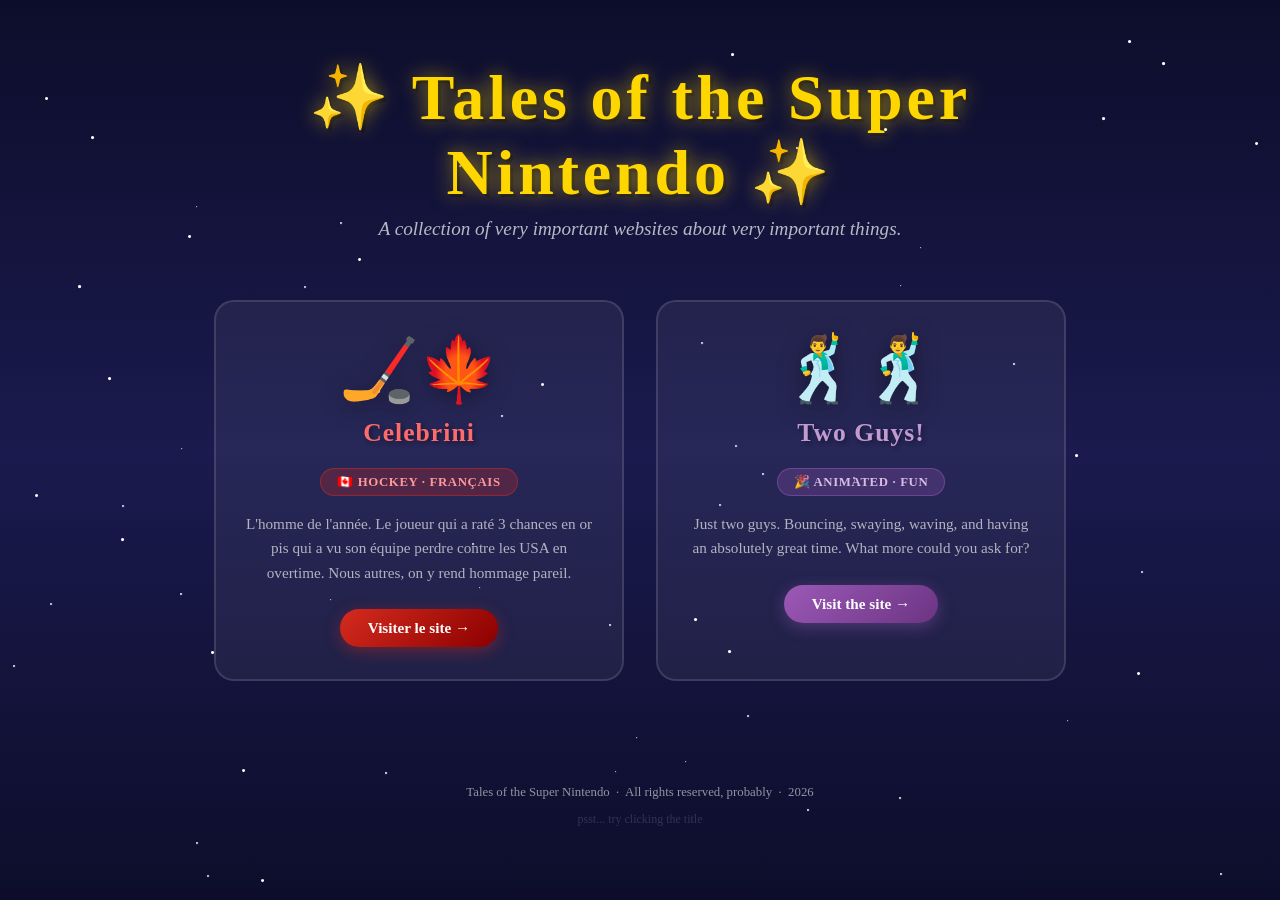
==== commit 2c80e514: "Improve accessibility, SEO, responsive design, and performance across all pages Add prefers-reduced-" ====
--- a/index.html
+++ b/index.html
@@ -3,6 +3,11 @@
 <head>
   <meta charset="UTF-8"/>
   <meta name="viewport" content="width=device-width, initial-scale=1.0"/>
+  <meta name="description" content="A collection of very important websites about very important things — hockey legends, animated guys, and hidden easter eggs."/>
+  <meta property="og:title" content="Tales of the Super Nintendo"/>
+  <meta property="og:description" content="A collection of very important websites about very important things — hockey legends, animated guys, and hidden easter eggs."/>
+  <meta property="og:type" content="website"/>
+  <link rel="icon" href="data:image/svg+xml,<svg xmlns='http://www.w3.org/2000/svg' viewBox='0 0 100 100'><text y='.9em' font-size='90'>🎮</text></svg>"/>
   <title>Tales of the Super Nintendo</title>
   <style>
     *, *::before, *::after { box-sizing: border-box; margin: 0; padding: 0; }
@@ -36,6 +41,7 @@
       background: white;
       border-radius: 50%;
       animation: twinkle linear infinite;
+      will-change: opacity, transform;
     }
 
     @keyframes twinkle {
@@ -71,7 +77,7 @@
 
     .site-subtitle {
       font-size: clamp(0.9rem, 2.5vw, 1.2rem);
-      color: rgba(255,255,255,0.6);
+      color: rgba(255,255,255,0.7);
       margin-bottom: 60px;
       font-style: italic;
     }
@@ -191,7 +197,7 @@
       z-index: 1;
       text-align: center;
       padding: 24px;
-      color: rgba(255,255,255,0.3);
+      color: rgba(255,255,255,0.55);
       font-size: 0.8rem;
       font-family: Georgia, serif;
     }
@@ -200,6 +206,41 @@
       0%, 100% { opacity: 0.4; }
       50%       { opacity: 1; color: rgba(255,215,0,0.4); }
     }
+
+    /* Secret popup */
+    #secret-popup {
+      display: none;
+      position: fixed;
+      bottom: 24px;
+      right: 24px;
+      background: rgba(255,215,0,0.12);
+      border: 2px solid rgba(255,215,0,0.5);
+      border-radius: 14px;
+      padding: 16px 22px;
+      text-align: center;
+      z-index: 999;
+      animation: fadeIn 0.4s ease;
+    }
+    #secret-popup .popup-icon { font-size: 1.6rem; margin-bottom: 6px; }
+    #secret-popup .popup-text { font-size: 0.85rem; color: rgba(255,255,255,0.6); margin-bottom: 10px; font-style: italic; }
+    #secret-popup a {
+      display: inline-block;
+      background: #FFD700;
+      color: #1A1A2E;
+      text-decoration: none;
+      font-weight: bold;
+      font-size: 0.9rem;
+      padding: 8px 20px;
+      border-radius: 20px;
+    }
+
+    @media (prefers-reduced-motion: reduce) {
+      *, *::before, *::after {
+        animation-duration: 0.01ms !important;
+        animation-iteration-count: 1 !important;
+        transition-duration: 0.01ms !important;
+      }
+    }
   </style>
 </head>
 <body>
@@ -216,12 +257,12 @@
       <!-- SCALABRINI -->
       <a href="scalabrini-site/index.html" class="card card-hockey">
         <div class="card-icon">🏒🍁</div>
-        <div class="card-title">Scalabrini</div>
+        <div class="card-title">Celebrini</div>
         <span class="card-tag">🇨🇦 HOCKEY · FRANÇAIS</span>
         <p class="card-desc">
-          L'homme de l'année. Le joueur qui a raté 3 occasions en or,
-          vu son équipe perdre contre les USA en prolongation,
-          et reçu un hommage quand même.
+          L'homme de l'année. Le joueur qui a raté 3 chances en or
+          pis qui a vu son équipe perdre contre les USA en overtime.
+          Nous autres, on y rend hommage pareil.
         </p>
         <div class="visit-btn">Visiter le site →</div>
       </a>
@@ -243,32 +284,18 @@
   </div>
 
   <!-- Secret Anthony link (hidden until unlocked) -->
-  <div id="secret-popup" style="
-    display:none;
-    position:fixed;
-    bottom:24px;
-    right:24px;
-    background:rgba(255,215,0,0.12);
-    border:2px solid rgba(255,215,0,0.5);
-    border-radius:14px;
-    padding:16px 22px;
-    text-align:center;
-    z-index:999;
-    animation: fadeIn 0.4s ease;
-  ">
-    <div style="font-size:1.6rem;margin-bottom:6px;">🕵️</div>
-    <div style="font-size:0.85rem;color:rgba(255,255,255,0.6);margin-bottom:10px;font-style:italic;">you found something...</div>
-    <a href="anthony.html" style="
-      display:inline-block;
-      background:#FFD700;
-      color:#1A1A2E;
-      text-decoration:none;
-      font-weight:bold;
-      font-size:0.9rem;
-      padding:8px 20px;
-      border-radius:20px;
-    ">Open the classified file 📂</a>
+  <div id="secret-popup">
+    <div class="popup-icon">🕵️</div>
+    <div class="popup-text">you found something...</div>
+    <a href="anthony.html">Open the classified file 📂</a>
   </div>
+
+  <!-- Fallback for users with JS disabled -->
+  <noscript>
+    <div style="position:relative;z-index:1;text-align:center;padding:12px;">
+      <a href="anthony.html" style="color:rgba(255,215,0,0.5);font-size:0.75rem;text-decoration:none;font-family:Georgia,serif;">🕵️ classified</a>
+    </div>
+  </noscript>
 
   <footer>
     <p>Tales of the Super Nintendo &nbsp;·&nbsp; All rights reserved, probably &nbsp;·&nbsp; 2026</p>
@@ -293,7 +320,7 @@
 
     // Generate starfield
     const container = document.getElementById('stars');
-    for (let i = 0; i < 120; i++) {
+    for (let i = 0; i < 60; i++) {
       const s = document.createElement('div');
       s.className = 'star';
       const size = 1 + Math.random() * 2.5;
